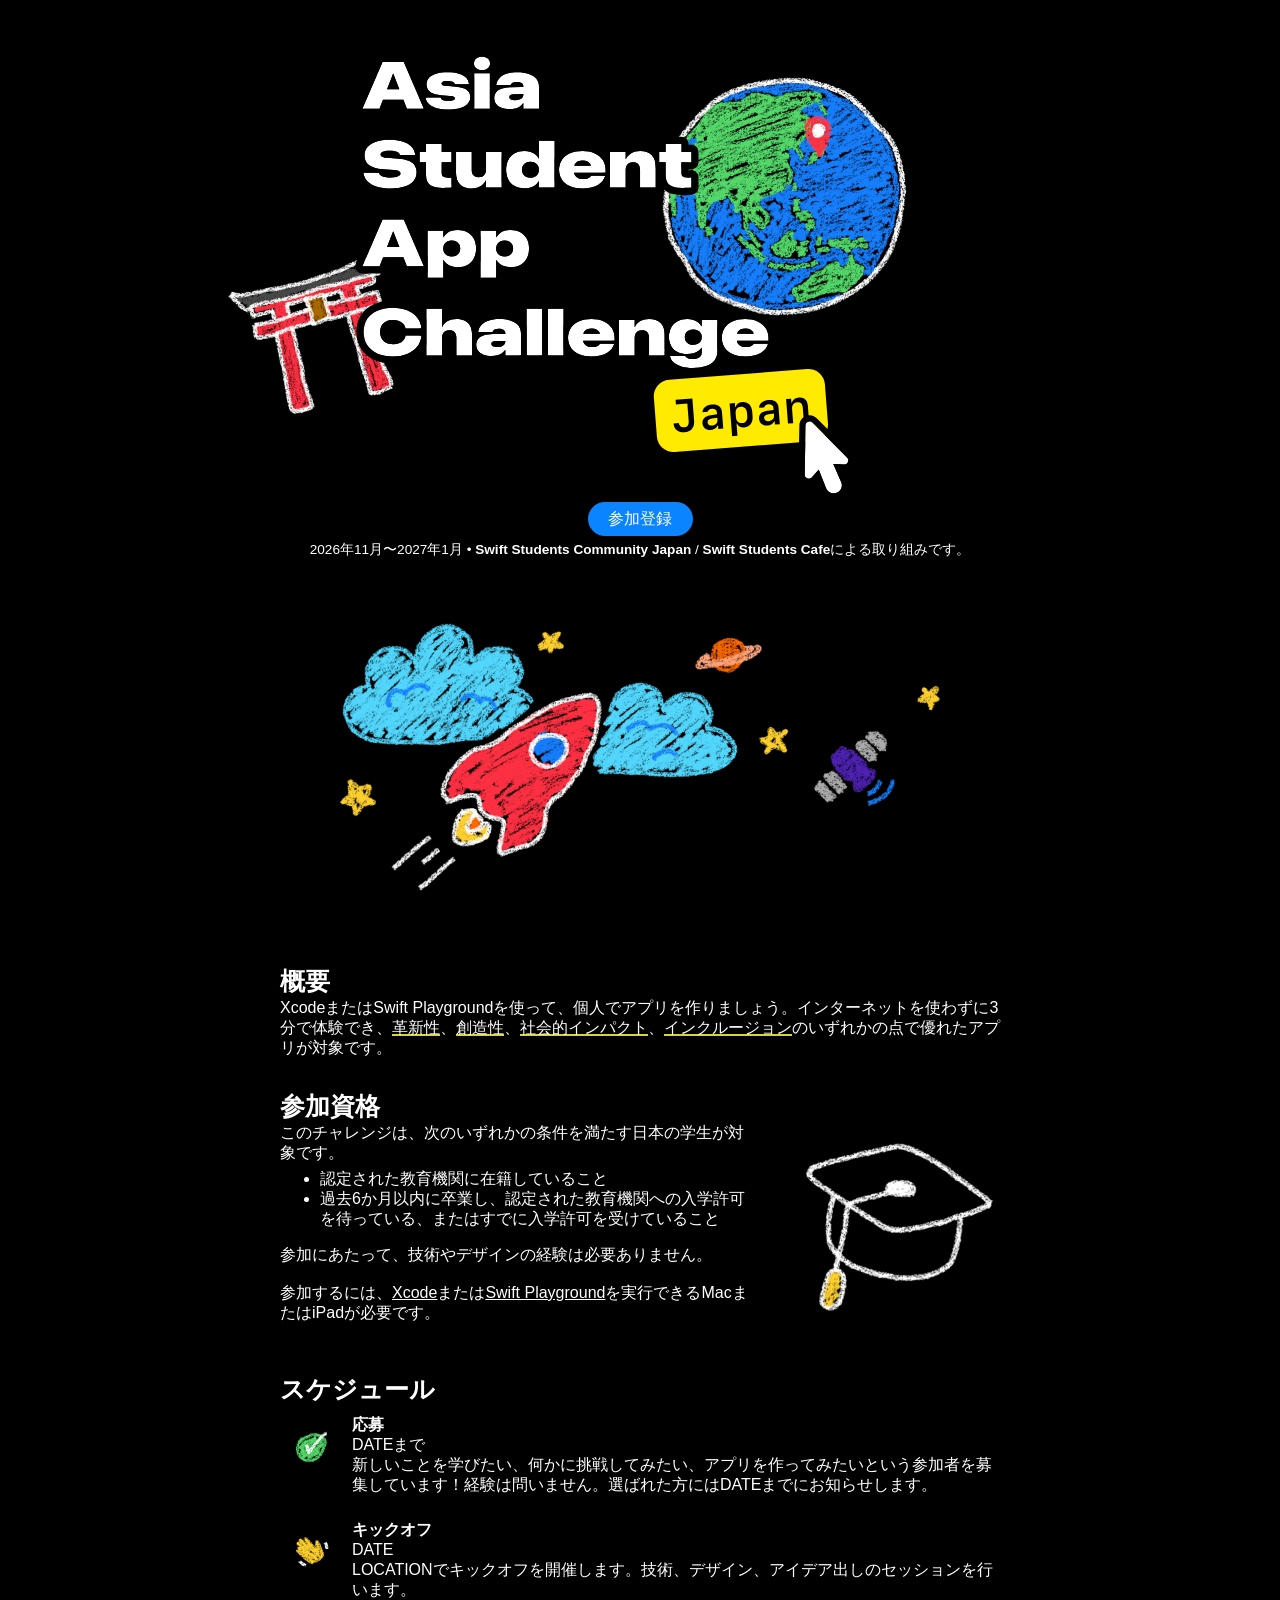
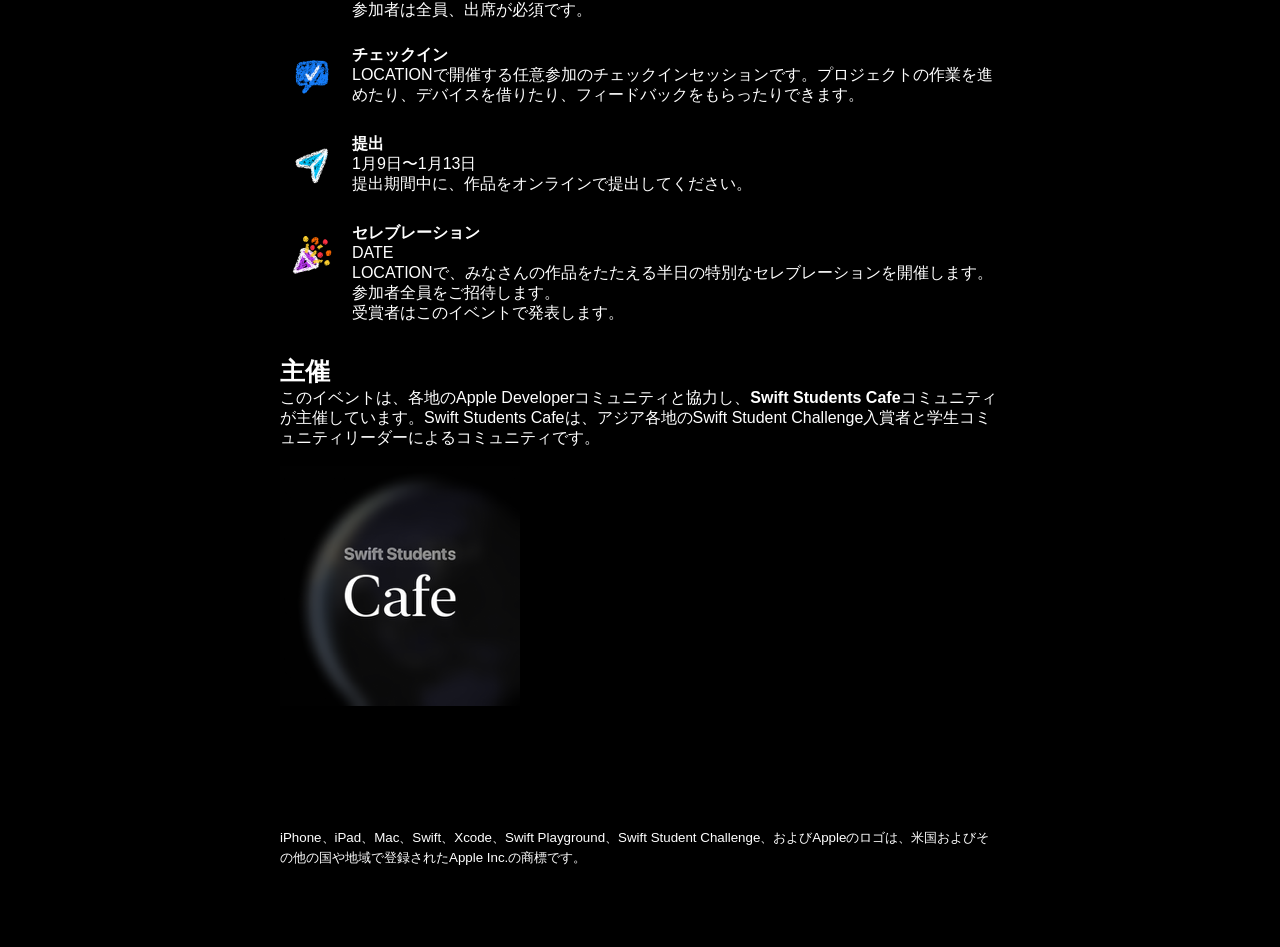
==== jp/index.html @ d3f98002 "jp translation" ====
<!doctype html>
<html lang="ja">
<head>
  <meta charset="utf-8">
  <meta name="viewport" content="width=device-width, initial-scale=1">
  <meta name="description" content="Asia Student App Challenge Japan：アプリを作って、学生向けのアプリチャレンジに参加しよう。">
  <title>Asia Student App Challenge — 日本</title>
  <link rel="stylesheet" href="../styles.css">
</head>
<body>
  <header class="hero">
    <div class="hero-title">
      <img class="hero-accessory" src="../assets/jp.toriigate.png" alt="" aria-hidden="true">
      <img class="hero-globe" src="../assets/jp.globe.png" alt="" aria-hidden="true">
      <img class="hero-logo" src="../assets/jp.logo.svg" alt="Asia Student App Challenge（日本）">

    </div>

    <a class="register" href="https://swiftin.sg/appchallenge">参加登録</a>
    <p class="dates">2026年11月〜2027年1月 • <b>Swift Students Community Japan</b> / <b>Swift Students Cafe</b>による取り組みです。</p>

    <img src="../assets/ww.hero.rocket.png" width="100%" alt="" aria-hidden="true">
  </header>

  <main>
    <section aria-labelledby="what-heading">
      <h2 id="what-heading">概要</h2>
      <p>XcodeまたはSwift Playgroundを使って、個人でアプリを作りましょう。インターネットを使わずに3分で体験でき、<mark>革新性</mark>、<mark>創造性</mark>、<mark>社会的インパクト</mark>、<mark>インクルージョン</mark>のいずれかの点で優れたアプリが対象です。</p>
    </section>

    <section aria-labelledby="who-heading">
        <h2 id="who-heading">参加資格</h2>

        <div class="who-content">
            <div class="who-text">
            <p>このチャレンジは、次のいずれかの条件を満たす日本の学生が対象です。</p>

            <ul>
                <li>認定された教育機関に在籍していること</li>
                <li>過去6か月以内に卒業し、認定された教育機関への入学許可を待っている、またはすでに入学許可を受けていること</li>
            </ul>

            <p>参加にあたって、技術やデザインの経験は必要ありません。</p>

            <p>参加するには、<a href="https://developer.apple.com/xcode">Xcode</a>または<a href="https://developer.apple.com/swift-playground">Swift Playground</a>を実行できるMacまたはiPadが必要です。</p>
            </div>

            <div class="who-art" aria-hidden="true">
            <img class="who-graduation" src="../assets/ww.graduationcap.png" alt="">
            </div>
        </div>
    </section>

    <section aria-labelledby="when-heading">
      <h2 id="when-heading">スケジュール</h2>
      <ol class="timeline">
        <li>
          <!-- OPTIONAL: IF YOU WANT APPLICATION PROCESS -->
          <img src="../assets/ww.applications.png" alt="" aria-hidden="true">
          <div><h3>応募</h3><p>DATEまで<br>新しいことを学びたい、何かに挑戦してみたい、アプリを作ってみたいという参加者を募集しています！経験は問いません。選ばれた方にはDATEまでにお知らせします。</p></div>
        </li>
        <li>
          <img src="../assets/ww.kickoff.png" alt="" aria-hidden="true">
          <div><h3>キックオフ</h3><p>DATE<br>LOCATIONでキックオフを開催します。技術、デザイン、アイデア出しのセッションを行います。<br>参加者は全員、出席が必須です。</p></div>
        </li>
        <li>
          <!-- OPTIONAL: IF YOU HAVE CHECK-INS -->
          <img src="../assets/ww.checkins.png" alt="" aria-hidden="true">
          <div><h3>チェックイン</h3><p>LOCATIONで開催する任意参加のチェックインセッションです。プロジェクトの作業を進めたり、デバイスを借りたり、フィードバックをもらったりできます。</p></div>
        </li>
        <li>
          <img src="../assets/ww.submissions.png" alt="" aria-hidden="true">
          <div><h3>提出</h3><p>1月9日〜1月13日<br>提出期間中に、作品をオンラインで提出してください。</p></div>
        </li>
        <li>
          <img src="../assets/ww.celebration.png" alt="" aria-hidden="true">
          <div><h3>セレブレーション</h3><p>DATE<br>LOCATIONで、みなさんの作品をたたえる半日の特別なセレブレーションを開催します。参加者全員をご招待します。<br>受賞者はこのイベントで発表します。</p></div>
        </li>
      </ol>
    </section>

    <section aria-labelledby="cities-heading" hidden>
      <h2 id="cities-heading">日本以外にお住まいですか？</h2>
      <p>お住まいの都市からイベントに参加しましょう。</p>
      <div class="cities-scroll">
        <article>
          <div class="city-image"><img src="../assets/my.twintowers.png" alt="ペトロナスツインタワーのイラスト"></div>
          <h3>クアラルンプール</h3>
          <p>マレーシア</p>
        </article>
        <article>
          <div class="city-image"><img src="../assets/tw.taipei101.png" alt="台北101のイラスト"></div>
          <h3>台北</h3>
          <p>台湾</p>
        </article>
        <article>
          <div class="city-image"><img src="../assets/jp.mtfuji.png" alt="富士山のイラスト"></div>
          <h3>東京</h3>
          <p>日本</p>
        </article>
        <article>
          <div class="city-image"><img src="../assets/ph.jeepney.png" alt="フィリピンのジプニーのイラスト"></div>
          <h3>マニラ</h3>
          <p>フィリピン</p>
        </article>
      </div>
    </section>

    <section aria-labelledby="organised-heading">
      <h2 id="organised-heading">主催</h2>
      <p>このイベントは、各地のApple Developerコミュニティと協力し、<b>Swift Students Cafe</b>コミュニティが主催しています。Swift Students Cafeは、アジア各地のSwift Student Challenge入賞者と学生コミュニティリーダーによるコミュニティです。</p>
      <img src="../assets/ww.logo.sscafe.png" alt="Swift Students Cafe">
    </section>
  </main>
  <footer>
    <main>
        <small>iPhone、iPad、Mac、Swift、Xcode、Swift Playground、Swift Student Challenge、およびAppleのロゴは、米国およびその他の国や地域で登録されたApple Inc.の商標です。</small>
    </main>
  </footer>
</body>
</html>
---- styles.css ----
* {
  box-sizing: border-box;
}

html {
  background: #000;
  color-scheme: dark;
  font-family: -apple-system, BlinkMacSystemFont, Helvetica, Arial, sans-serif;
}

body {
  margin: 0;
  background: #000;
  color: #fff;
  font-size: 16px;
  line-height: 1.25;
}

a {
  color: inherit;
}

.hero,
main {
  width: min(100% - 48px, 560px);
  margin-inline: auto;
}

.hero {
  min-height: 600px;
  padding-top: 38px;
  text-align: center;
}

.hero-title {
  position: relative;
  width: 80%;
  aspect-ratio: 360 / 230;
  margin-inline: auto;
}

.hero-logo {
  position: absolute;
  z-index: 3;

  width: 100%;
  height: auto;

  left: 0;
  top: 0;
}

.hero-globe {
  position: absolute;
  z-index: 1;

  width: 50%;

  right: 0;
  top: 4%;

  transform: rotate(-8deg);
}

.hero-accessory {
  position: absolute;
  z-index: 2;

  width: 30%;

  left: -20%;
  bottom: -5%;

  transform: rotate(-15deg);
}

h1 {
  position: relative;
  z-index: 2;
  margin: 0;
  font-size: clamp(3rem, 13vw, 4.25rem);
  line-height: .98;
  letter-spacing: -.04em;
}

.region {
  position: absolute;
  z-index: 3;
  right: -45px;
  bottom: -43px;
  transform: rotate(-5deg);
}

.region span {
  display: block;
  padding: 7px 12px 5px;
  border-radius: 10px;
  background: #ffea00;
  color: #000;
  font: 700 1.75rem/1.05 ui-monospace, SFMono-Regular, Menlo, monospace;
}

.register {
  display: block;
  width: 105px;
  margin: 96px auto 6px;
  padding: 7px 12px;
  border-radius: 999px;
  background: #0a84ff;
  text-decoration: none;
}

.register:focus-visible {
  outline: 3px solid #fff;
  outline-offset: 4px;
}

.dates {
  margin: 0;
  font-size: .85rem;
}

.hero-art {
  position: relative;
  height: 225px;
  overflow: hidden;
}

section {
  position: relative;
  margin-bottom: 36px;
}

h2 {
  margin: 0 0 3px;
  font-size: 1.55rem;
  line-height: 1.05;
}

h3 {
  margin: 0;
  font-size: 1rem;
}

p {
  margin: 0 0 18px;
}

mark {
  padding: 0;
  background: transparent;
  color: #fff;
  text-decoration: underline;
  text-decoration-color: #d8d338;
  text-decoration-thickness: 2px;
}

ul {
  margin-top: -12px;
}

.section-art {
  position: absolute;
  right: 0;
}

.who-graduation {
  rotate: 10deg;
}

.timeline {
  margin: 12px 0 0;
  padding: 0;
  list-style: none;
}

.timeline li {
  display: grid;
  grid-template-columns: 64px 1fr;
  gap: 8px;
  align-items: start;
  margin-bottom: 25px;
}

.timeline img {
  width: 64px;
  height: 64px;
  object-fit: contain;
}

.timeline p,
.cities p {
  margin: 0;
}

.cities > a {
  text-decoration: none;
}

.cities {
  display: grid;
  grid-template-columns: repeat(2, minmax(0, 1fr));
  gap: 14px 10px;
  margin-top: 10px;
}

.cities article {
  min-width: 0;
}

.cities-scroll {
  display: flex;
  flex-wrap: nowrap;
  gap: 10px;
  margin-top: 10px;

  overflow-x: auto;
  width: 100%;

  scrollbar-width: none; /* Firefox */
  -ms-overflow-style: none; /* Older Edge/IE */
}

.cities-scroll::-webkit-scrollbar {
  display: none; /* Safari + Chrome */
}

.cities-scroll > * {
  flex: 0 0 auto;
}

.cities-scroll p {
  margin: 0;
}

.cities-scroll > a {
  text-decoration: none;
}

.cities-scroll article {
  min-width: 200px;
}

.city-image {
  display: grid;
  place-items: center;
  min-height: 128px;
  padding: 8px;
  border-radius: 13px;
  background: #292929;
}

.city-image img {
  display: block;
  max-width: 100%;
  height: 110px;
  object-fit: contain;
}

.cities h3 {
  margin-top: 5px;
}

.who-content {
  display: flex;
  align-items: center;
  gap: 2rem;
}

.who-text {
  flex: 1;
}

.who-art {
  flex: 0 0 30%;
}

.who-art img {
  display: block;
  width: 100%;
  height: auto;
}

@media (max-width: 430px) {
  .hero,
  main {
    width: min(100% - 32px, 560px);
  }

  .hero {
    min-height: 565px;
  }

  h1 {
    font-size: clamp(2.7rem, 13vw, 3.6rem);
  }

  .region {
    right: -20px;
  }

  .region span {
    font-size: 1.35rem;
  }
}

@media (min-width: 720px) {
  .hero,
  main {
    width: min(100% - 64px, 720px);
  }

  .cities {
    grid-template-columns: repeat(4, 1fr);
  }
}

@media (max-width: 600px) {
  .who-content {
    flex-direction: column;
    align-items: flex-start;
  }

  .who-art {
    width: 40%;
    align-self: center;
  }
}

/* footer */
footer {
  padding-top: 80px;
  padding-bottom: 80px;
  width: 100%;
  align-items: center;
}
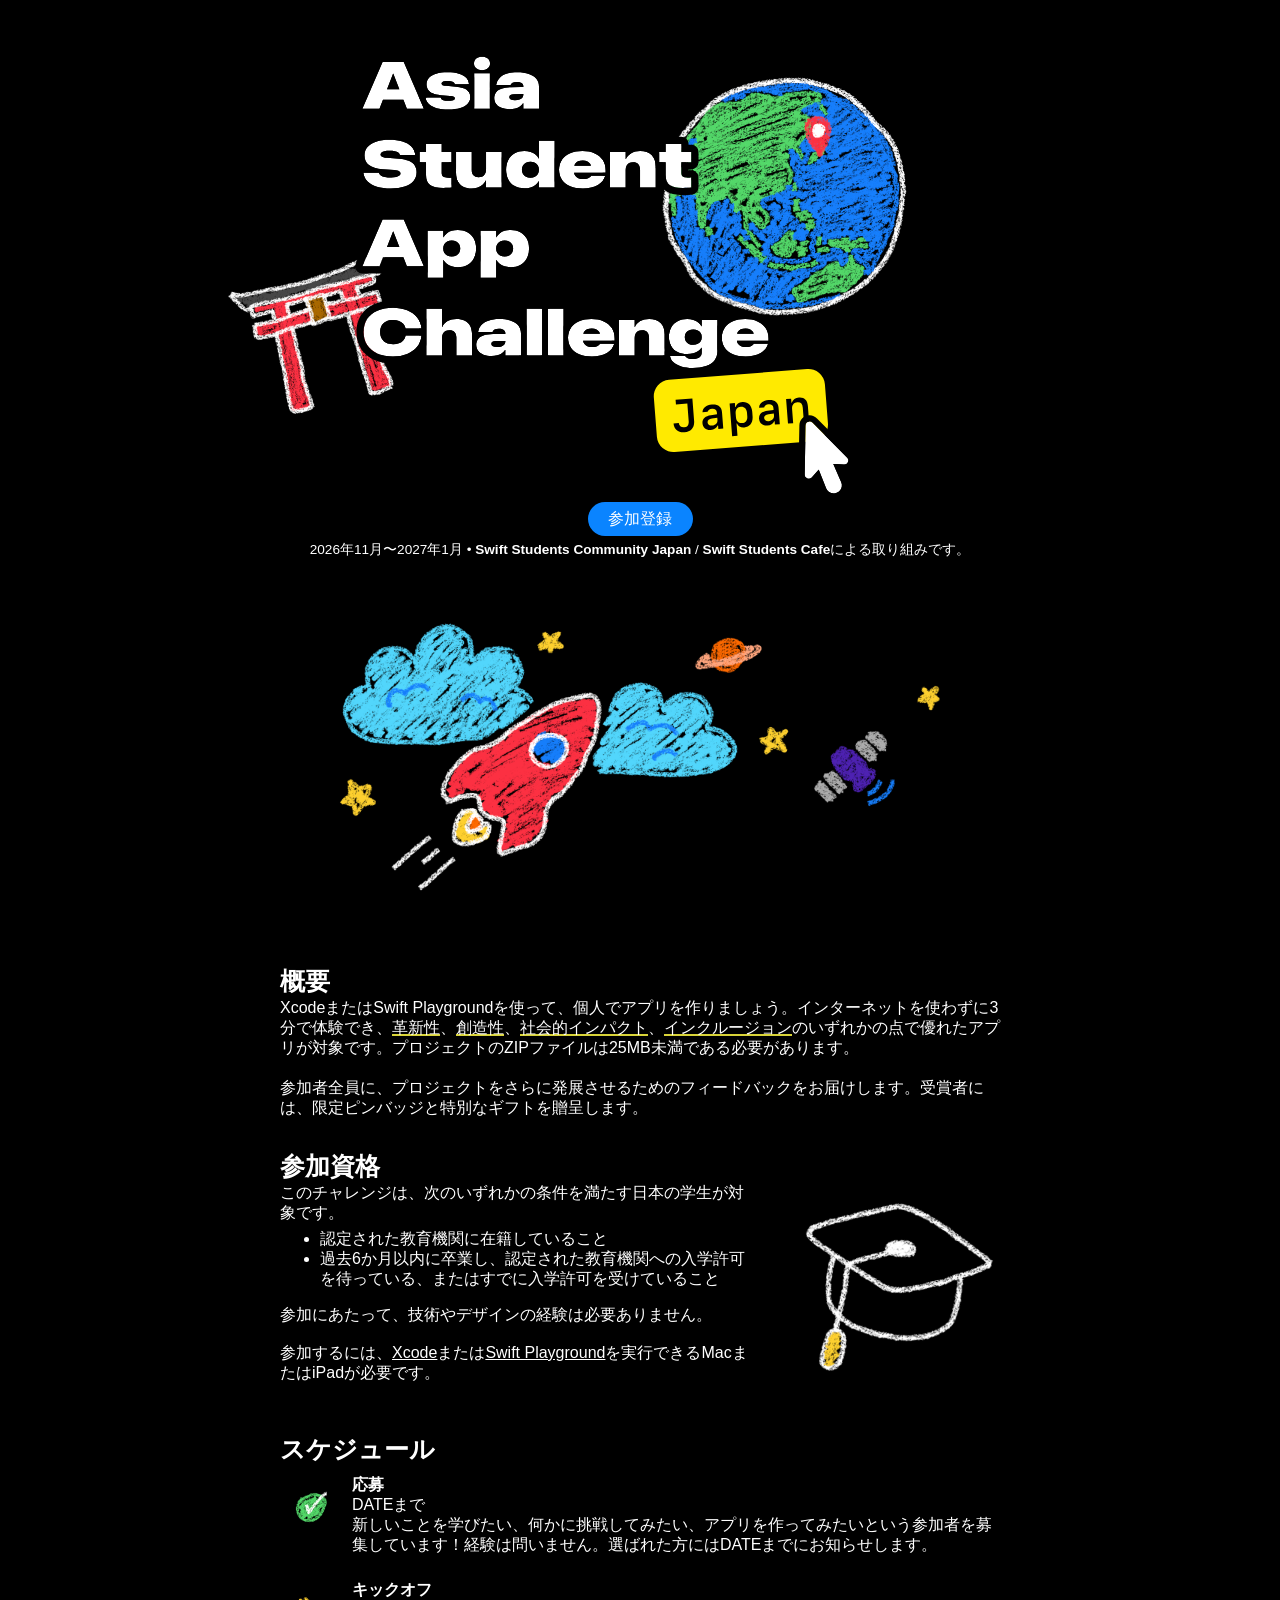
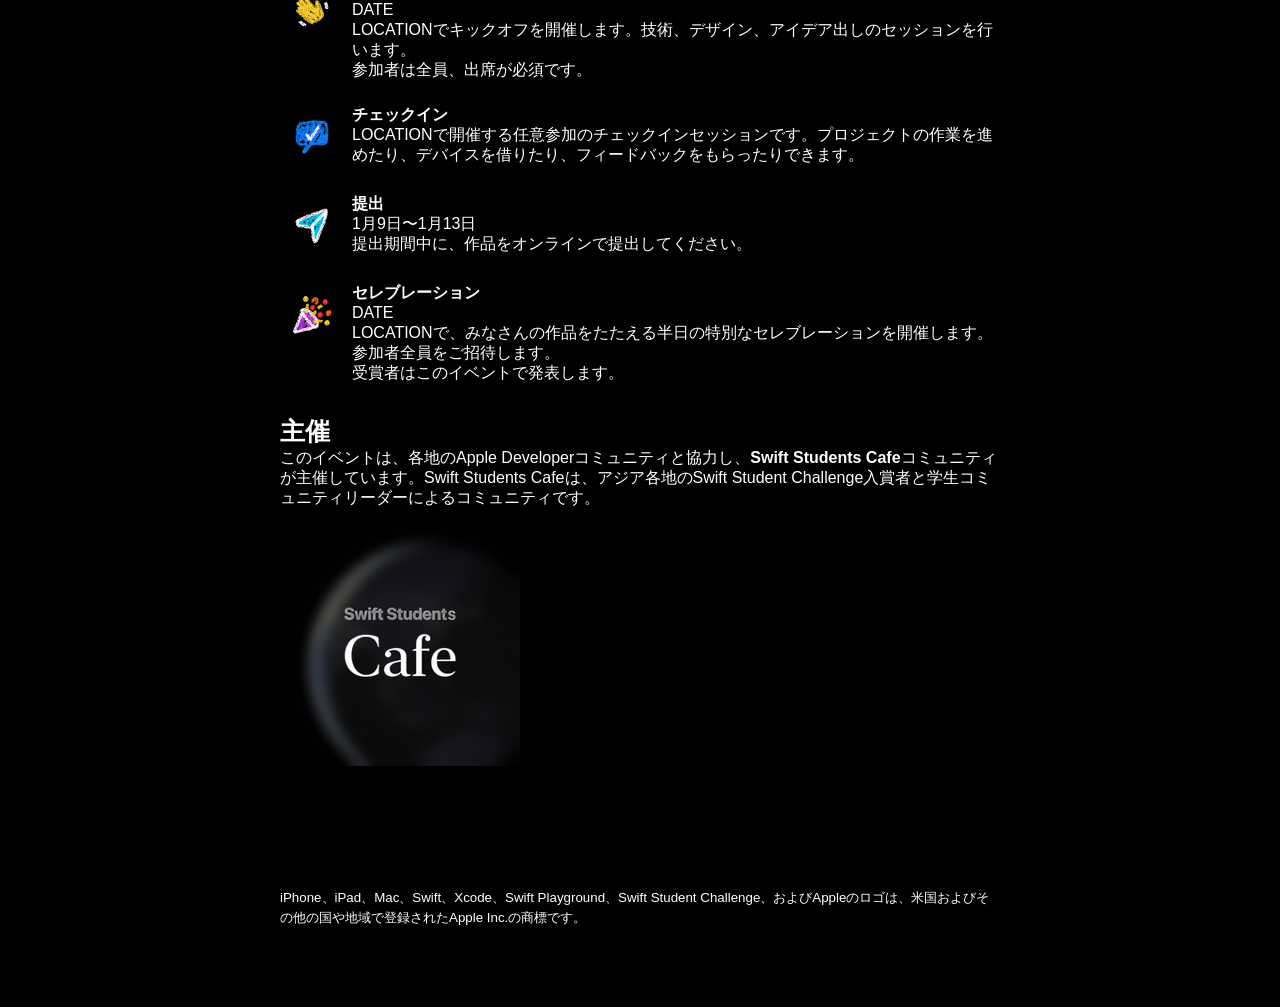
==== commit 30499927: "feat: update jp copy Co-Authored-By: Claude Fable 5.1 <noreply@anthropic.com>" ====
--- a/jp/index.html
+++ b/jp/index.html
@@ -25,7 +25,7 @@
   <main>
     <section aria-labelledby="what-heading">
       <h2 id="what-heading">概要</h2>
-      <p>XcodeまたはSwift Playgroundを使って、個人でアプリを作りましょう。インターネットを使わずに3分で体験でき、<mark>革新性</mark>、<mark>創造性</mark>、<mark>社会的インパクト</mark>、<mark>インクルージョン</mark>のいずれかの点で優れたアプリが対象です。</p>
+      <p>XcodeまたはSwift Playgroundを使って、個人でアプリを作りましょう。インターネットを使わずに3分で体験でき、<mark>革新性</mark>、<mark>創造性</mark>、<mark>社会的インパクト</mark>、<mark>インクルージョン</mark>のいずれかの点で優れたアプリが対象です。プロジェクトのZIPファイルは25MB未満である必要があります。<br><br>参加者全員に、プロジェクトをさらに発展させるためのフィードバックをお届けします。受賞者には、限定ピンバッジと特別なギフトを贈呈します。</p>
     </section>
 
     <section aria-labelledby="who-heading">
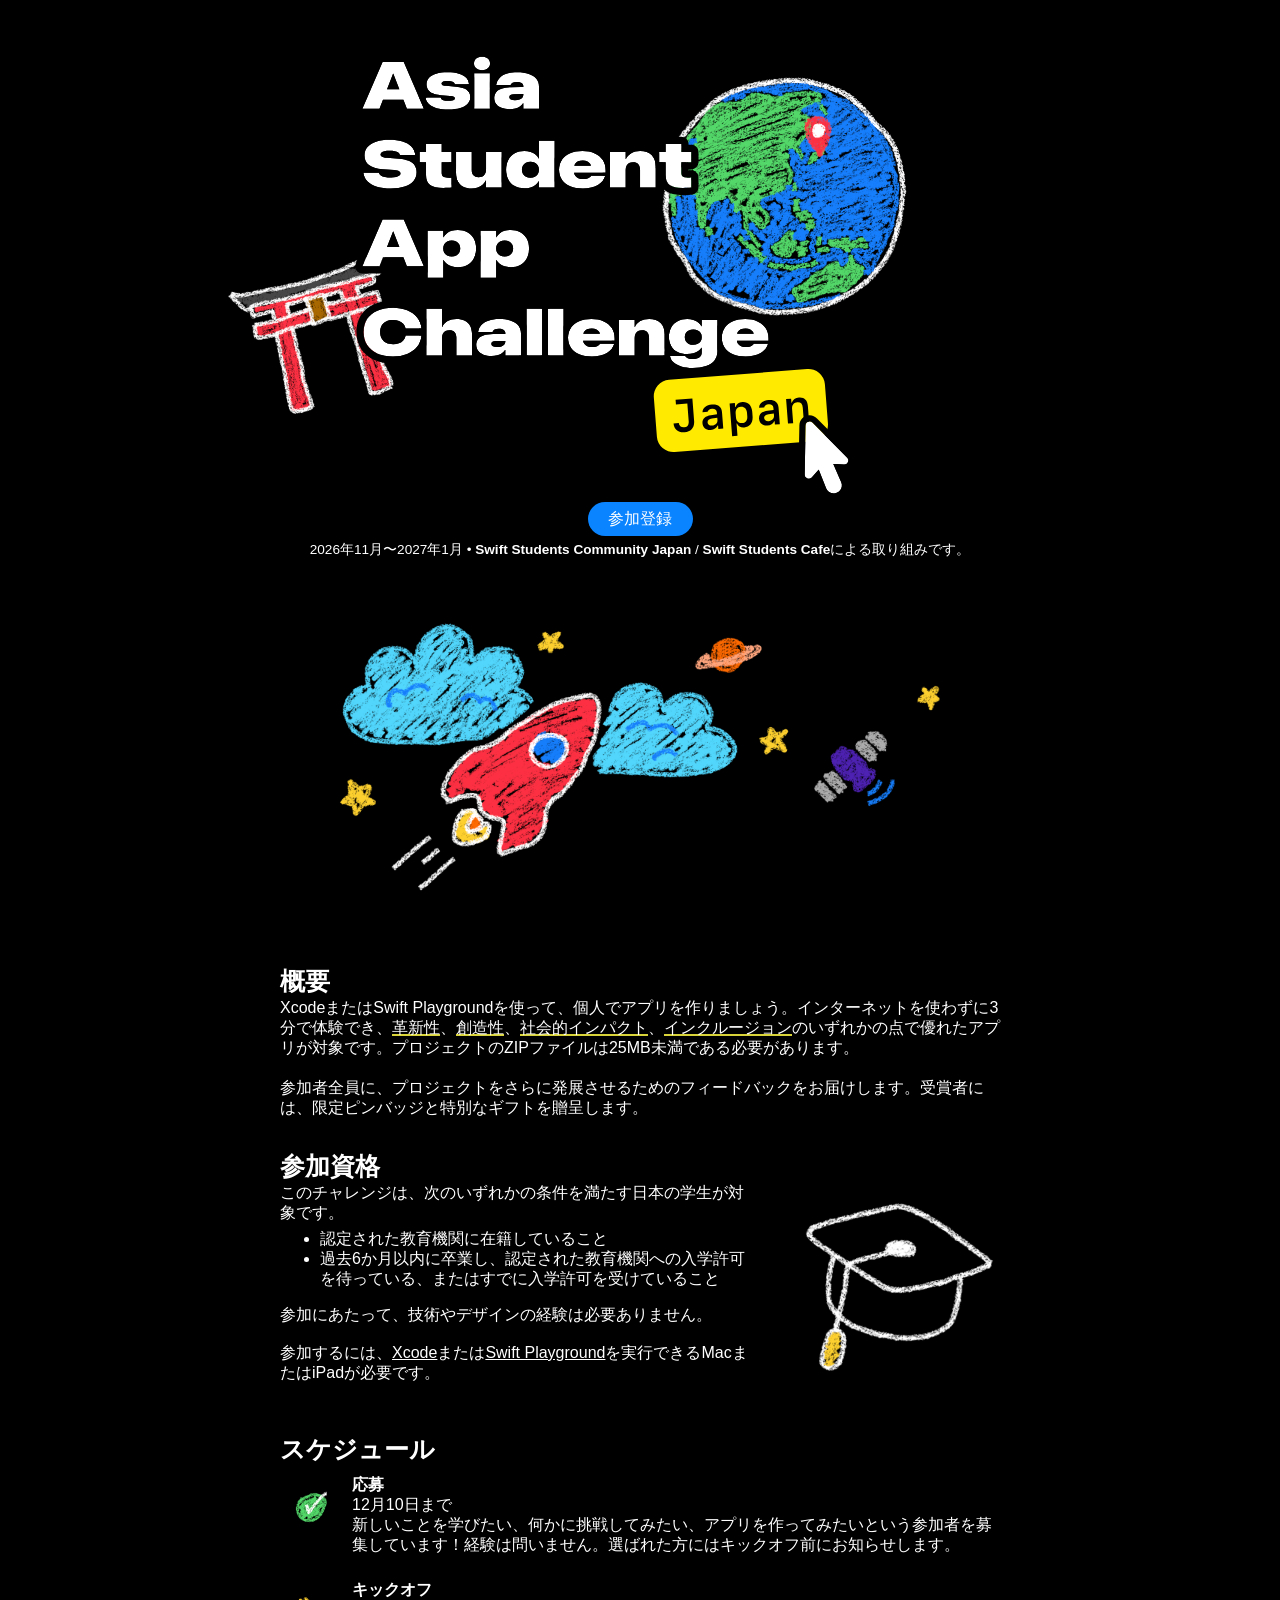
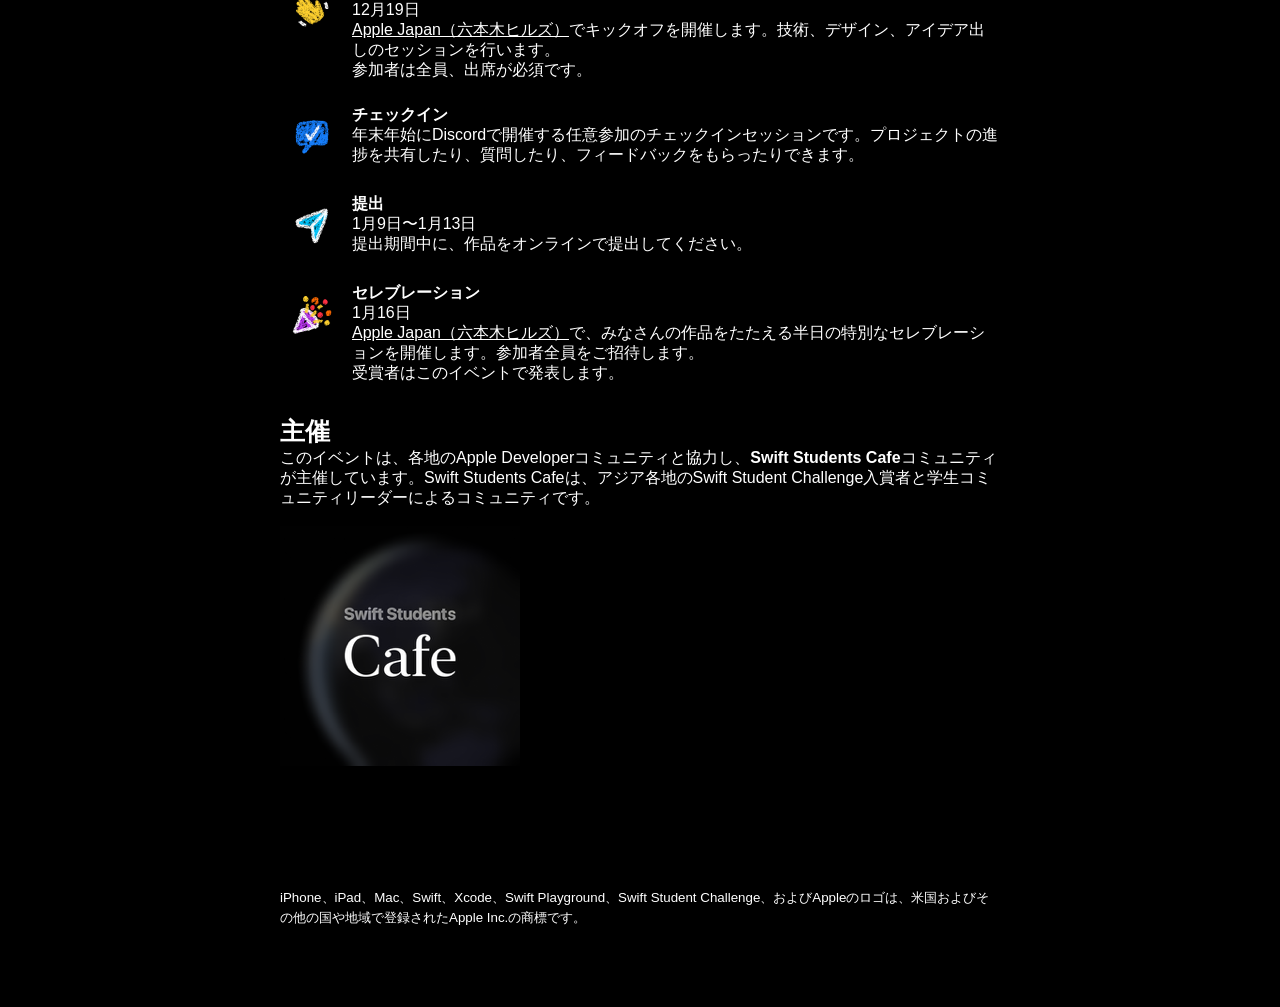
==== commit 5b2188c8: "feat: add jp schedule dates and venue Co-Authored-By: Claude Opus 5.5 <noreply@anthropic.com>" ====
--- a/jp/index.html
+++ b/jp/index.html
@@ -55,18 +55,16 @@
       <h2 id="when-heading">スケジュール</h2>
       <ol class="timeline">
         <li>
-          <!-- OPTIONAL: IF YOU WANT APPLICATION PROCESS -->
           <img src="../assets/ww.applications.png" alt="" aria-hidden="true">
-          <div><h3>応募</h3><p>DATEまで<br>新しいことを学びたい、何かに挑戦してみたい、アプリを作ってみたいという参加者を募集しています！経験は問いません。選ばれた方にはDATEまでにお知らせします。</p></div>
+          <div><h3>応募</h3><p>12月10日まで<br>新しいことを学びたい、何かに挑戦してみたい、アプリを作ってみたいという参加者を募集しています！経験は問いません。選ばれた方にはキックオフ前にお知らせします。</p></div>
         </li>
         <li>
           <img src="../assets/ww.kickoff.png" alt="" aria-hidden="true">
-          <div><h3>キックオフ</h3><p>DATE<br>LOCATIONでキックオフを開催します。技術、デザイン、アイデア出しのセッションを行います。<br>参加者は全員、出席が必須です。</p></div>
+          <div><h3>キックオフ</h3><p>12月19日<br><a href="https://maps.apple/p/H5c5iUkqv35ot3">Apple Japan（六本木ヒルズ）</a>でキックオフを開催します。技術、デザイン、アイデア出しのセッションを行います。<br>参加者は全員、出席が必須です。</p></div>
         </li>
         <li>
-          <!-- OPTIONAL: IF YOU HAVE CHECK-INS -->
           <img src="../assets/ww.checkins.png" alt="" aria-hidden="true">
-          <div><h3>チェックイン</h3><p>LOCATIONで開催する任意参加のチェックインセッションです。プロジェクトの作業を進めたり、デバイスを借りたり、フィードバックをもらったりできます。</p></div>
+          <div><h3>チェックイン</h3><p>年末年始にDiscordで開催する任意参加のチェックインセッションです。プロジェクトの進捗を共有したり、質問したり、フィードバックをもらったりできます。</p></div>
         </li>
         <li>
           <img src="../assets/ww.submissions.png" alt="" aria-hidden="true">
@@ -74,7 +72,7 @@
         </li>
         <li>
           <img src="../assets/ww.celebration.png" alt="" aria-hidden="true">
-          <div><h3>セレブレーション</h3><p>DATE<br>LOCATIONで、みなさんの作品をたたえる半日の特別なセレブレーションを開催します。参加者全員をご招待します。<br>受賞者はこのイベントで発表します。</p></div>
+          <div><h3>セレブレーション</h3><p>1月16日<br><a href="https://maps.apple/p/H5c5iUkqv35ot3">Apple Japan（六本木ヒルズ）</a>で、みなさんの作品をたたえる半日の特別なセレブレーションを開催します。参加者全員をご招待します。<br>受賞者はこのイベントで発表します。</p></div>
         </li>
       </ol>
     </section>
--- a/styles.css
+++ b/styles.css
@@ -333,4 +333,13 @@
   padding-bottom: 80px;
   width: 100%;
   align-items: center;
-}+}
+
+/* disable long-press to save images (iOS callout, Android context menu) */
+.no-image-save img {
+  -webkit-touch-callout: none;
+  -webkit-user-select: none;
+  user-select: none;
+  -webkit-user-drag: none;
+  pointer-events: none;
+}
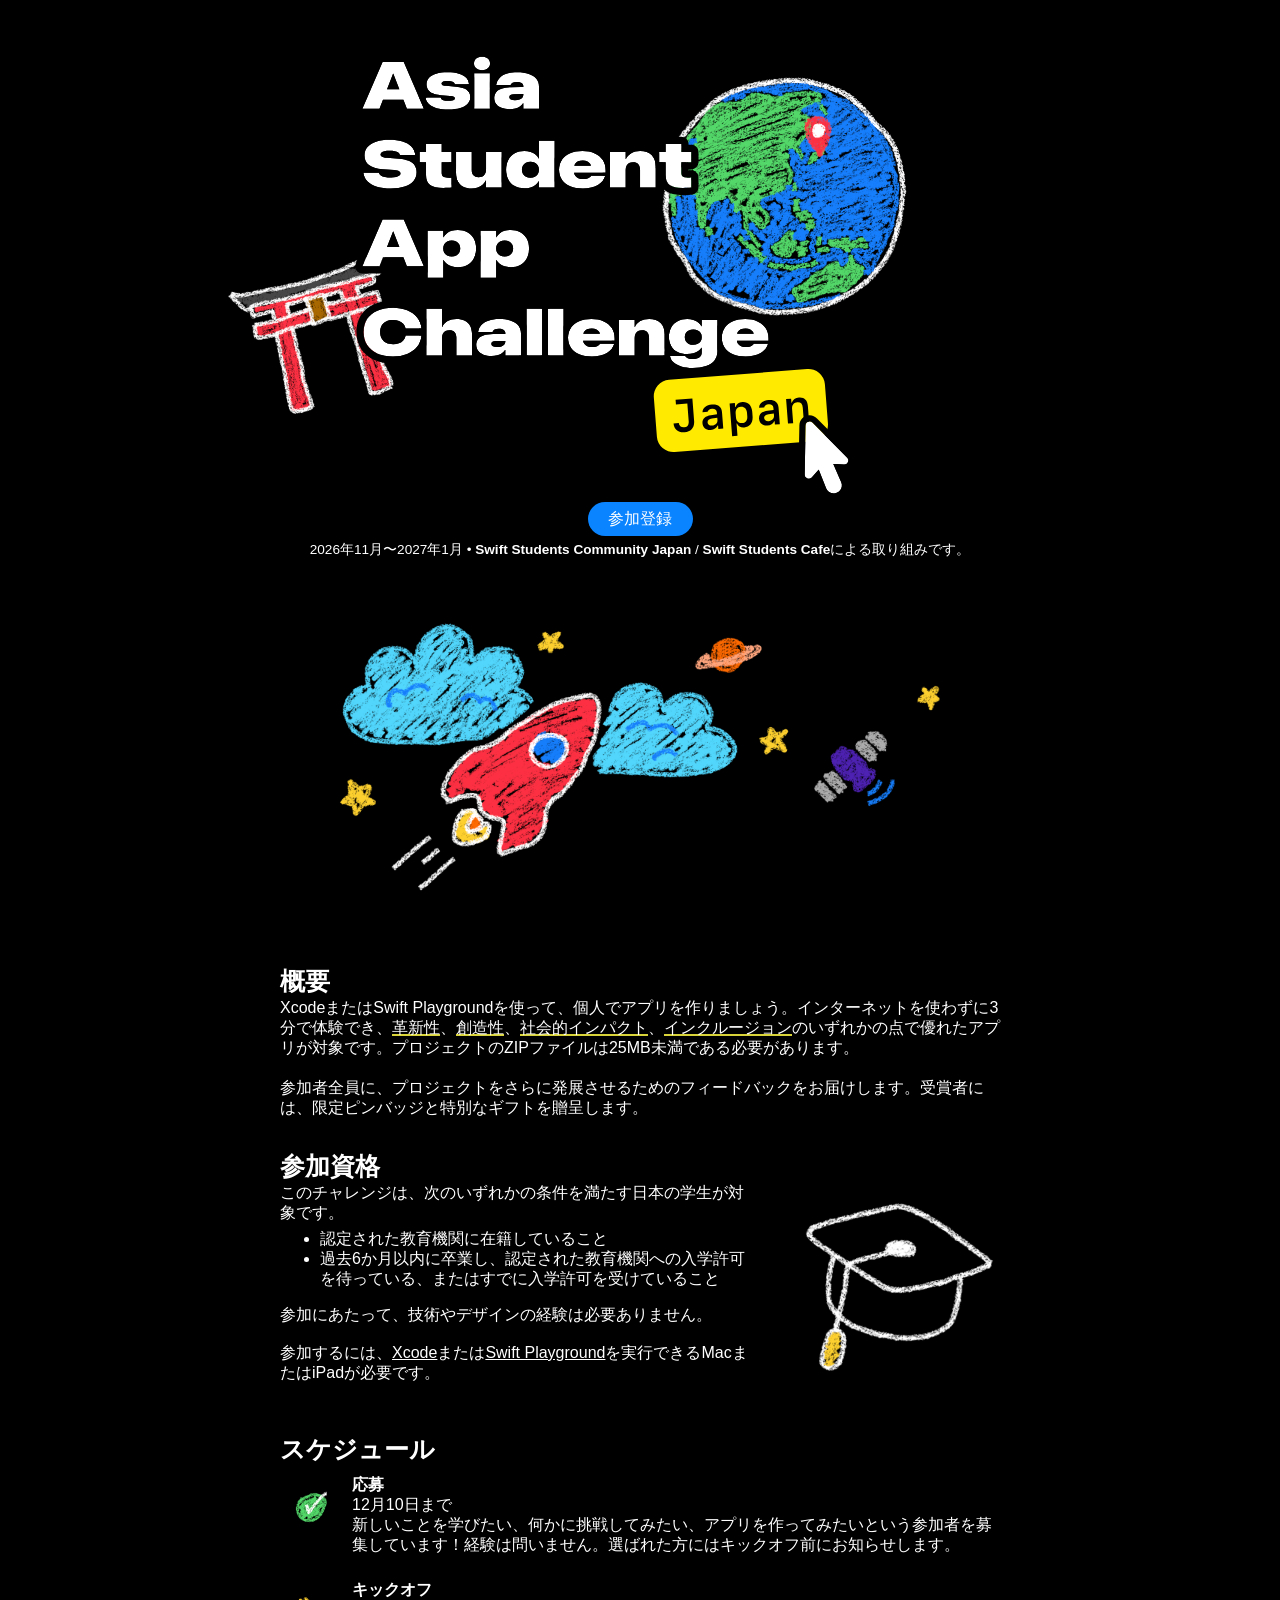
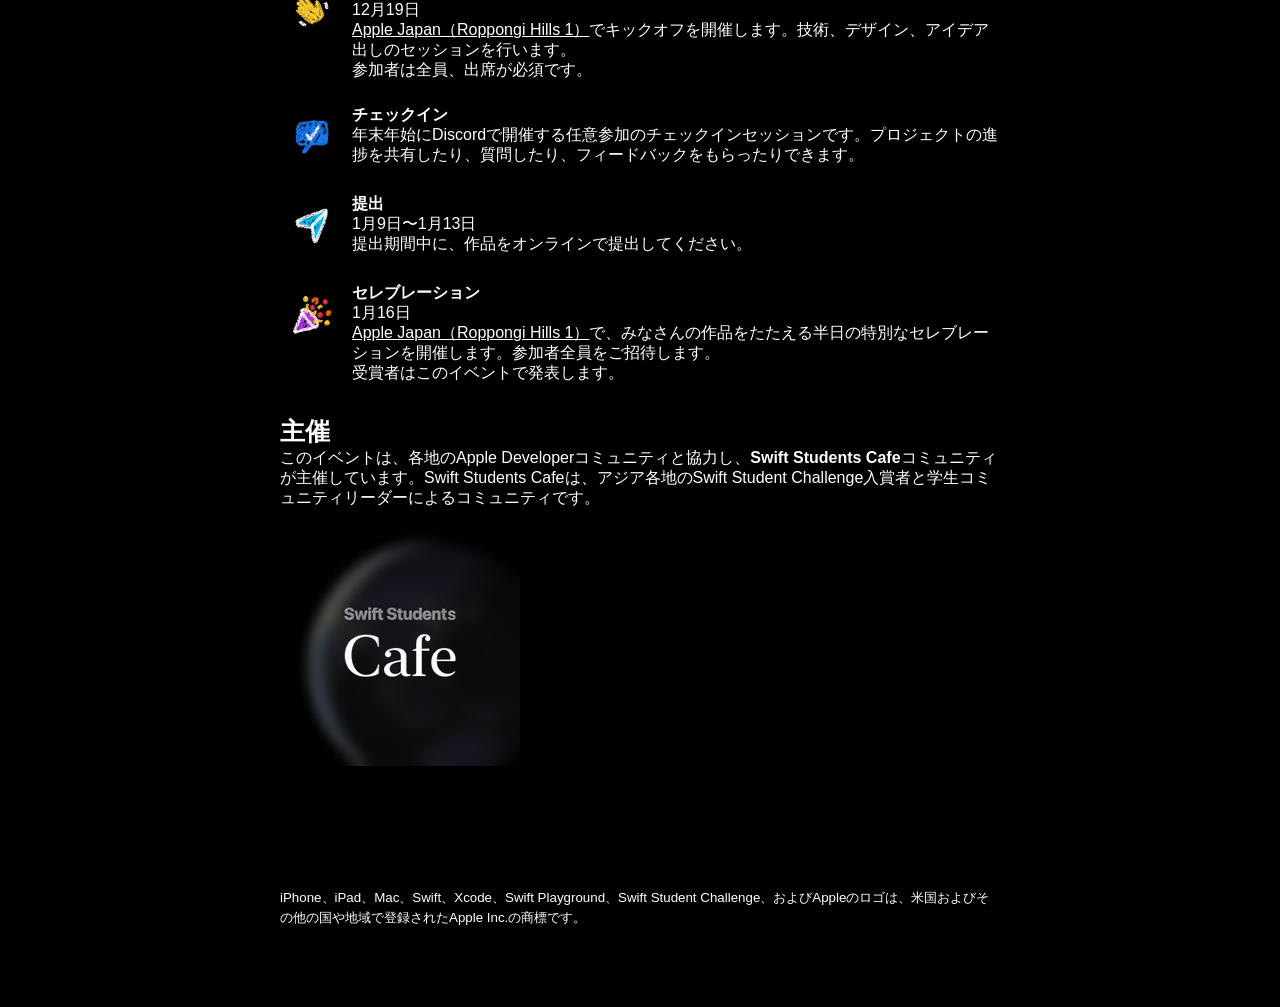
==== commit 4cb1b86a: "fix: match venue name to Apple Maps label Co-Authored-By: Claude Opus 5.5 <noreply@anthropic.com>" ====
--- a/jp/index.html
+++ b/jp/index.html
@@ -60,7 +60,7 @@
         </li>
         <li>
           <img src="../assets/ww.kickoff.png" alt="" aria-hidden="true">
-          <div><h3>キックオフ</h3><p>12月19日<br><a href="https://maps.apple/p/H5c5iUkqv35ot3">Apple Japan（六本木ヒルズ）</a>でキックオフを開催します。技術、デザイン、アイデア出しのセッションを行います。<br>参加者は全員、出席が必須です。</p></div>
+          <div><h3>キックオフ</h3><p>12月19日<br><a href="https://maps.apple/p/H5c5iUkqv35ot3">Apple Japan（Roppongi Hills 1）</a>でキックオフを開催します。技術、デザイン、アイデア出しのセッションを行います。<br>参加者は全員、出席が必須です。</p></div>
         </li>
         <li>
           <img src="../assets/ww.checkins.png" alt="" aria-hidden="true">
@@ -72,7 +72,7 @@
         </li>
         <li>
           <img src="../assets/ww.celebration.png" alt="" aria-hidden="true">
-          <div><h3>セレブレーション</h3><p>1月16日<br><a href="https://maps.apple/p/H5c5iUkqv35ot3">Apple Japan（六本木ヒルズ）</a>で、みなさんの作品をたたえる半日の特別なセレブレーションを開催します。参加者全員をご招待します。<br>受賞者はこのイベントで発表します。</p></div>
+          <div><h3>セレブレーション</h3><p>1月16日<br><a href="https://maps.apple/p/H5c5iUkqv35ot3">Apple Japan（Roppongi Hills 1）</a>で、みなさんの作品をたたえる半日の特別なセレブレーションを開催します。参加者全員をご招待します。<br>受賞者はこのイベントで発表します。</p></div>
         </li>
       </ol>
     </section>
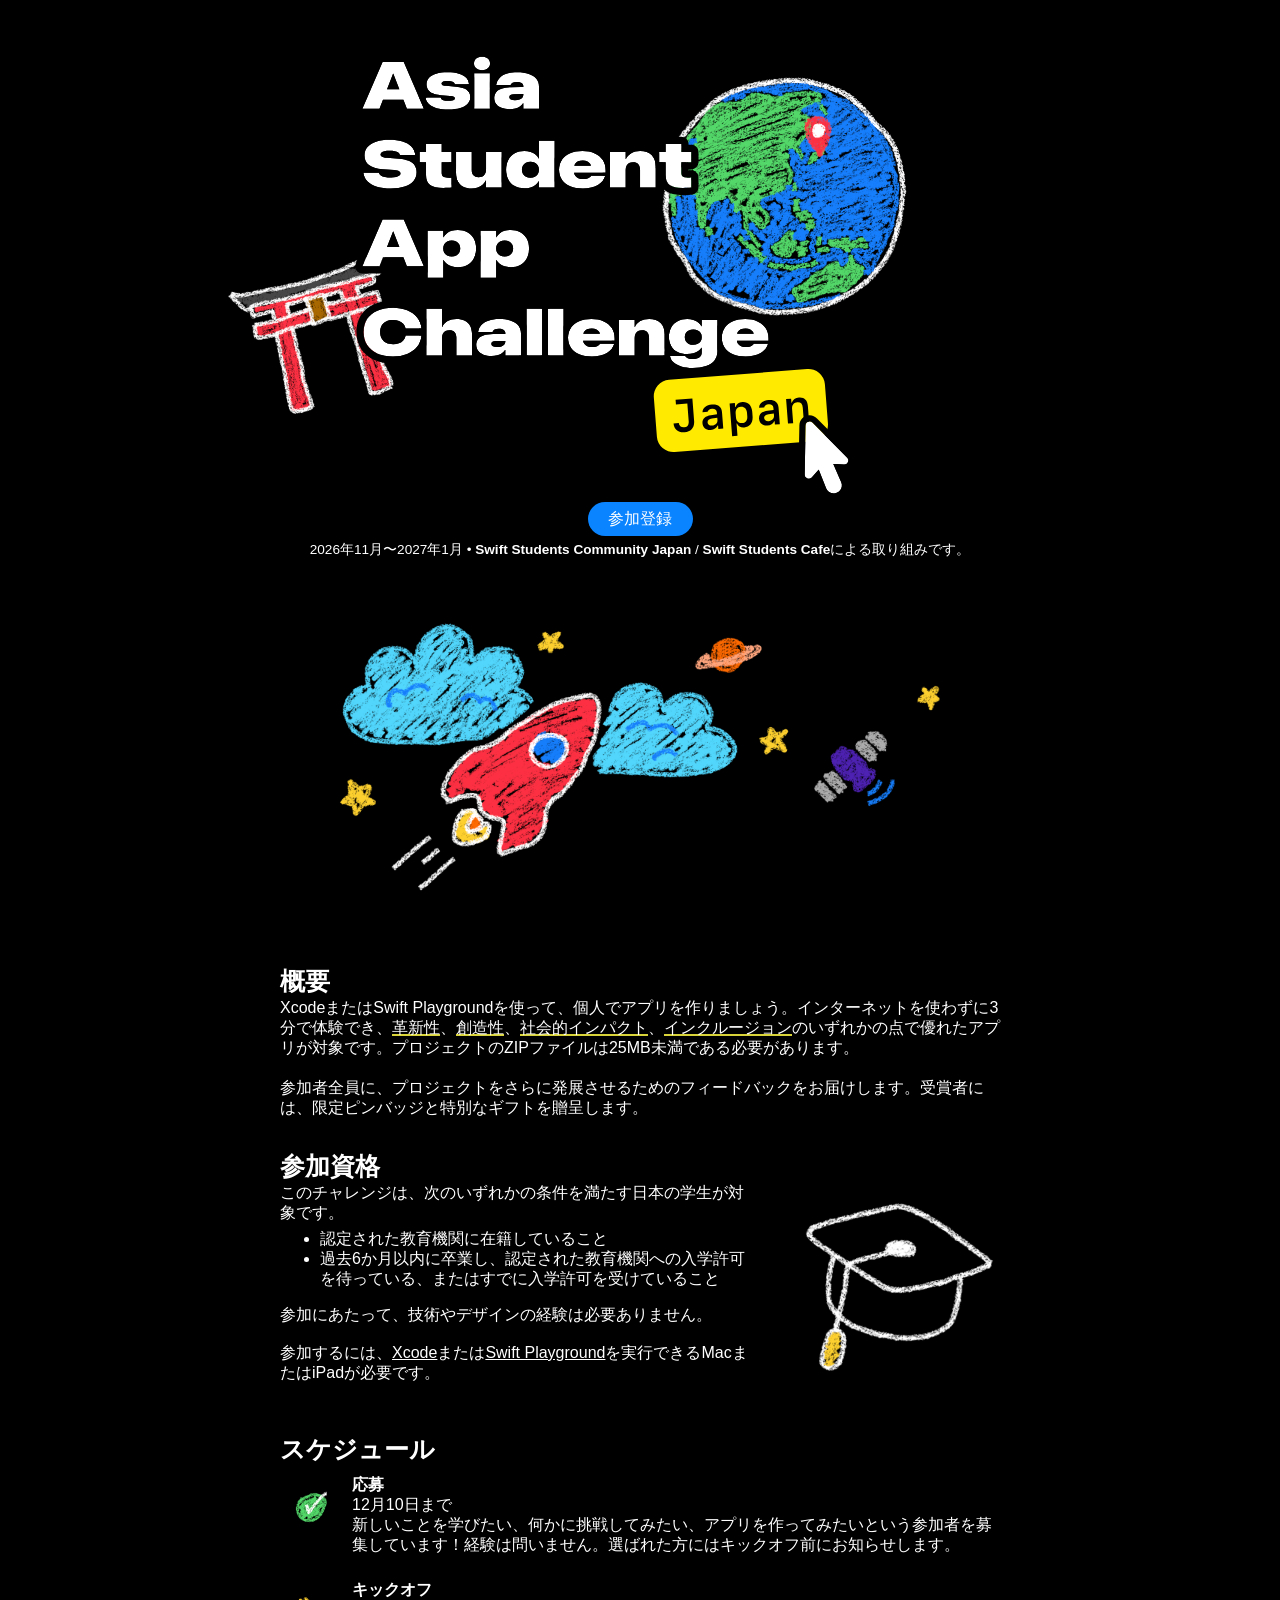
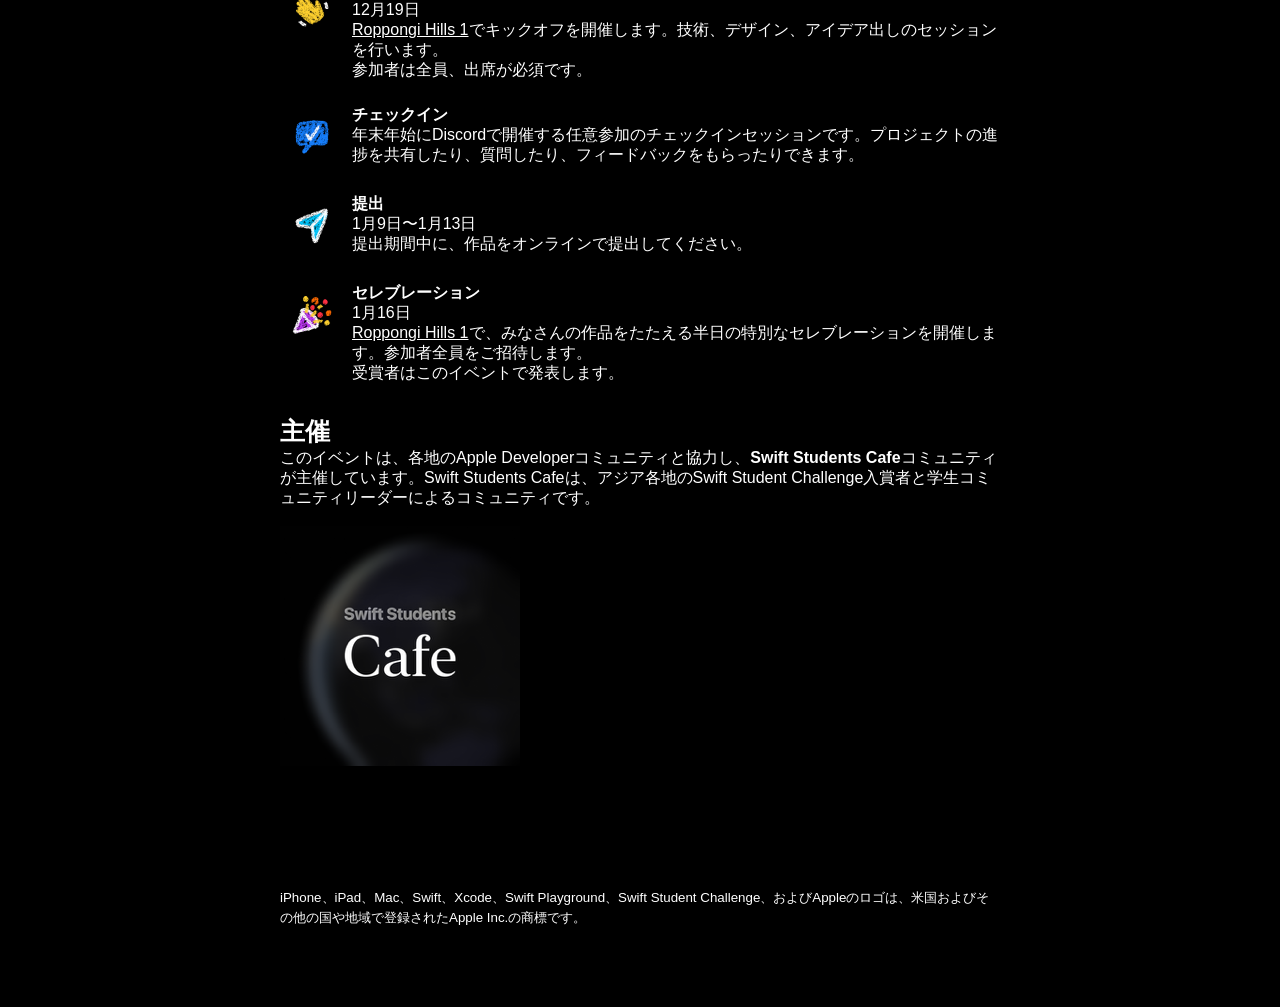
==== commit 145f2cdc: "fix: use Roppongi Hills 1 as venue name Co-Authored-By: Claude Opus 5.5 <noreply@anthropic.com>" ====
--- a/jp/index.html
+++ b/jp/index.html
@@ -60,7 +60,7 @@
         </li>
         <li>
           <img src="../assets/ww.kickoff.png" alt="" aria-hidden="true">
-          <div><h3>キックオフ</h3><p>12月19日<br><a href="https://maps.apple/p/H5c5iUkqv35ot3">Apple Japan（Roppongi Hills 1）</a>でキックオフを開催します。技術、デザイン、アイデア出しのセッションを行います。<br>参加者は全員、出席が必須です。</p></div>
+          <div><h3>キックオフ</h3><p>12月19日<br><a href="https://maps.apple/p/H5c5iUkqv35ot3">Roppongi Hills 1</a>でキックオフを開催します。技術、デザイン、アイデア出しのセッションを行います。<br>参加者は全員、出席が必須です。</p></div>
         </li>
         <li>
           <img src="../assets/ww.checkins.png" alt="" aria-hidden="true">
@@ -72,7 +72,7 @@
         </li>
         <li>
           <img src="../assets/ww.celebration.png" alt="" aria-hidden="true">
-          <div><h3>セレブレーション</h3><p>1月16日<br><a href="https://maps.apple/p/H5c5iUkqv35ot3">Apple Japan（Roppongi Hills 1）</a>で、みなさんの作品をたたえる半日の特別なセレブレーションを開催します。参加者全員をご招待します。<br>受賞者はこのイベントで発表します。</p></div>
+          <div><h3>セレブレーション</h3><p>1月16日<br><a href="https://maps.apple/p/H5c5iUkqv35ot3">Roppongi Hills 1</a>で、みなさんの作品をたたえる半日の特別なセレブレーションを開催します。参加者全員をご招待します。<br>受賞者はこのイベントで発表します。</p></div>
         </li>
       </ol>
     </section>
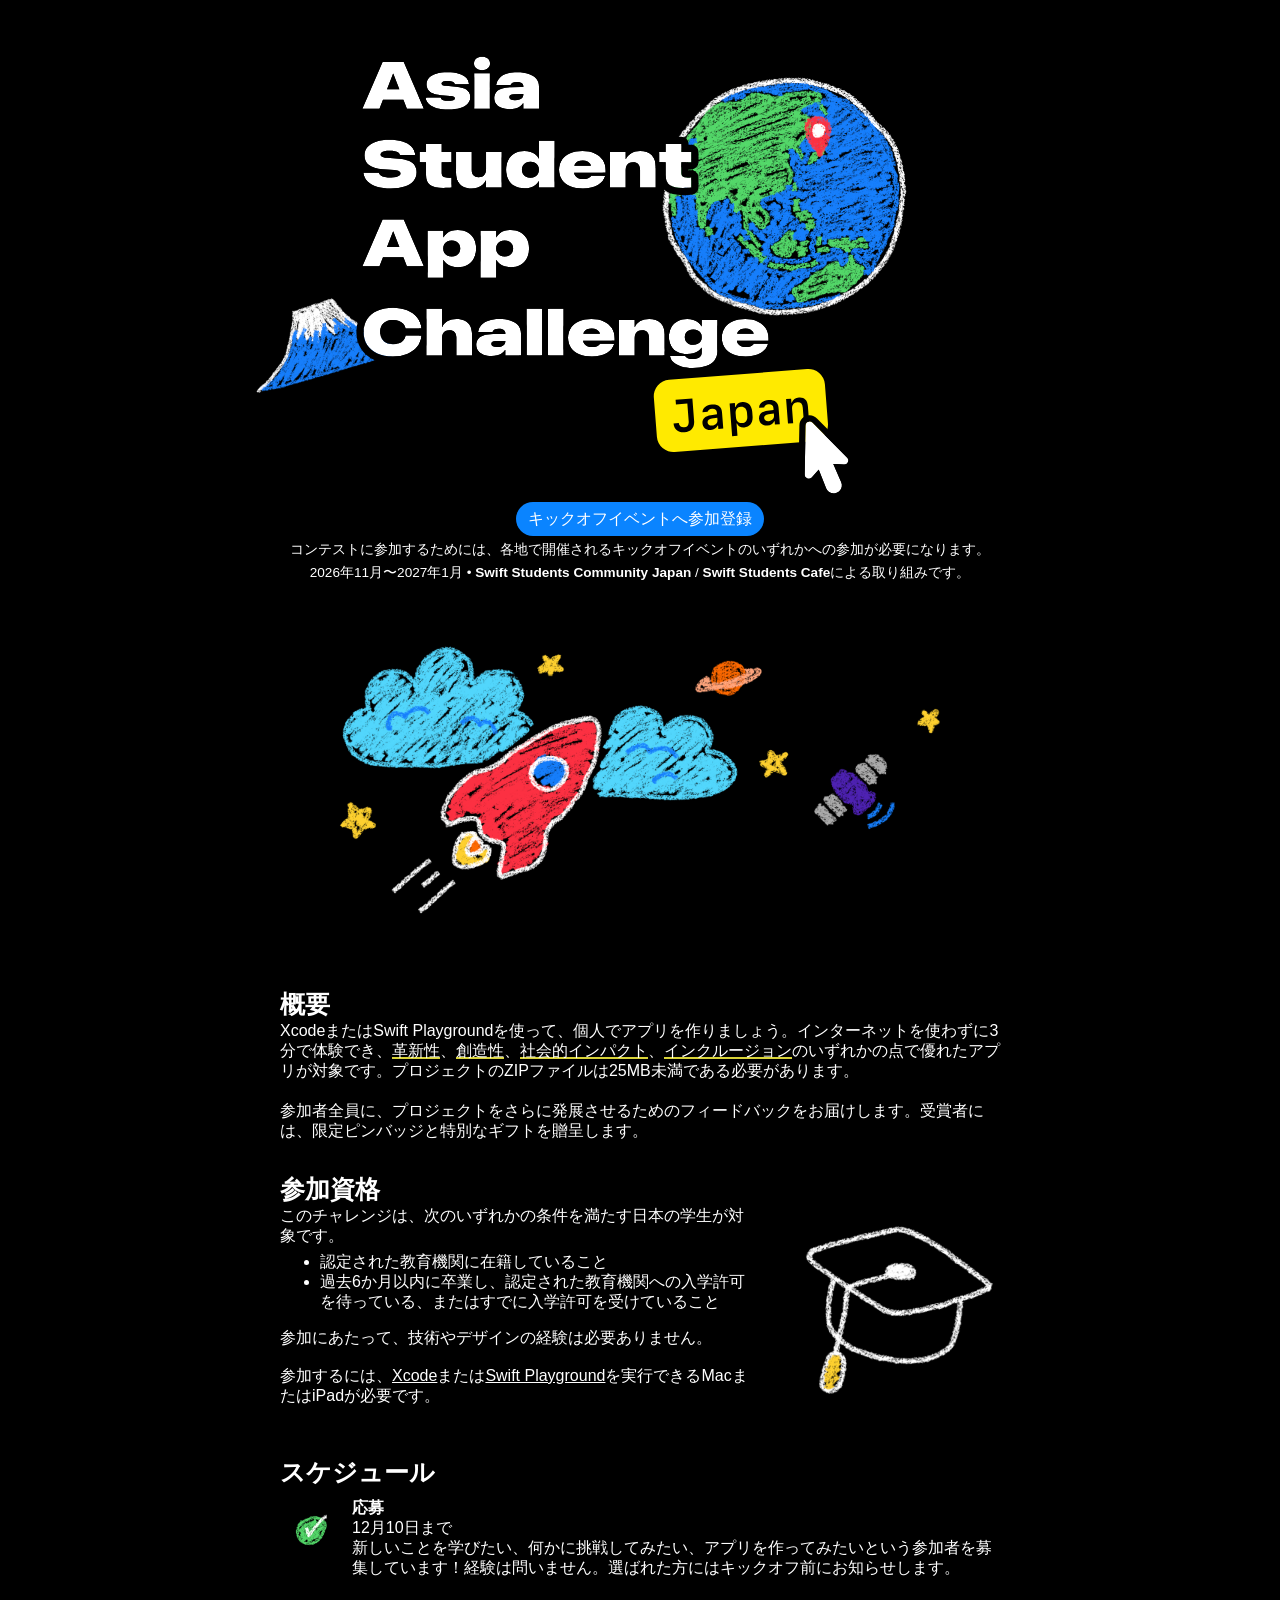
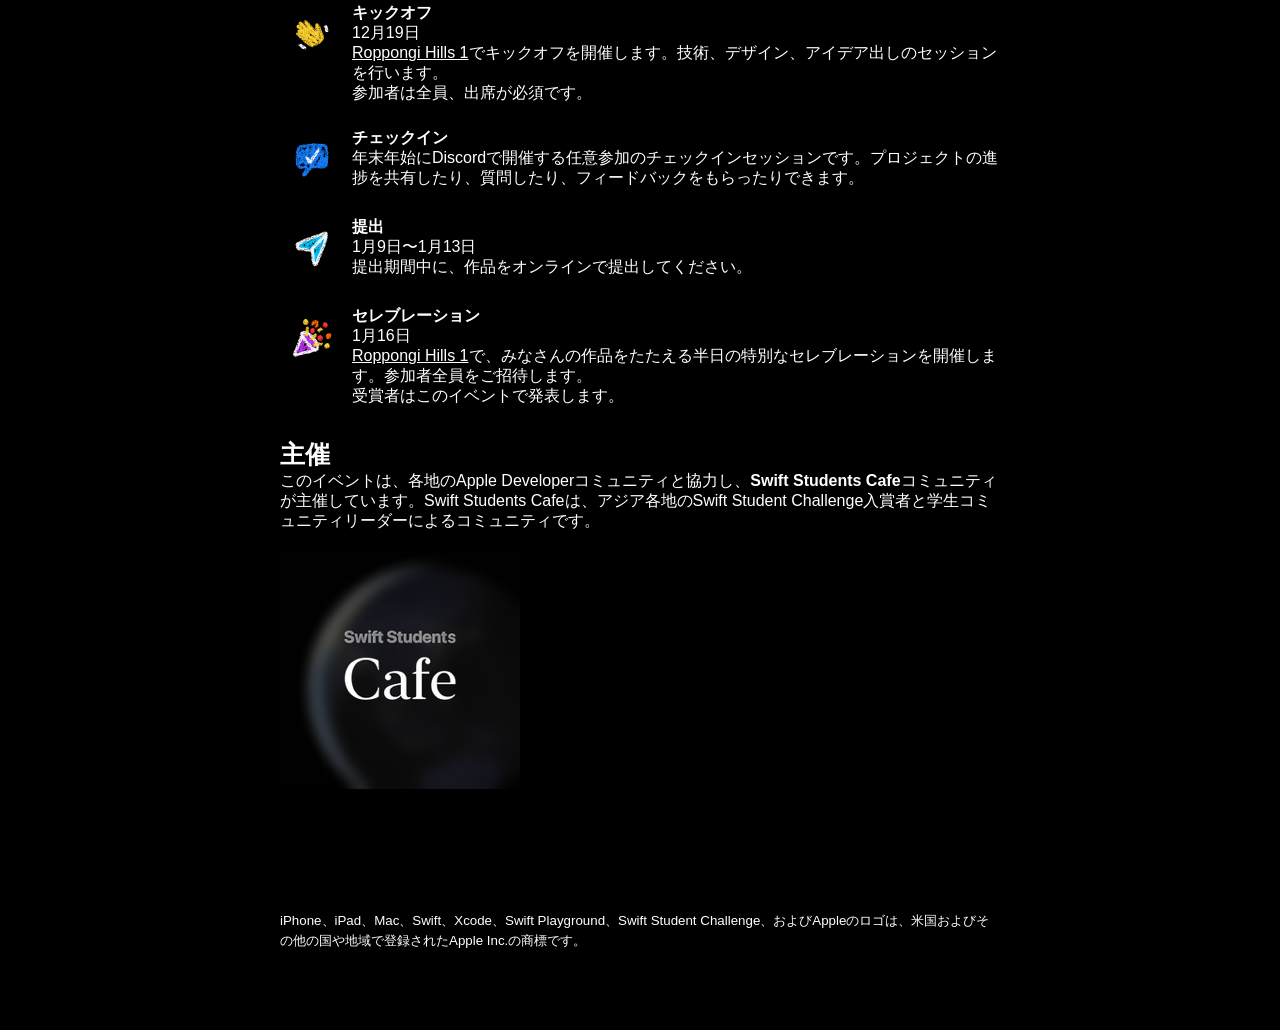
==== commit 2d805851: "feat: link jp register button to kickoff event on Luma Co-Authored-By: Claude Opus 5.5 <noreply@anth" ====
--- a/jp/index.html
+++ b/jp/index.html
@@ -10,13 +10,14 @@
 <body>
   <header class="hero">
     <div class="hero-title">
-      <img class="hero-accessory" src="../assets/jp.toriigate.png" alt="" aria-hidden="true">
+      <img class="hero-accessory" id="hero-accessory" src="../assets/jp.toriigate.png" alt="" aria-hidden="true">
       <img class="hero-globe" src="../assets/jp.globe.png" alt="" aria-hidden="true">
       <img class="hero-logo" src="../assets/jp.logo.svg" alt="Asia Student App Challenge（日本）">
 
     </div>
 
-    <a class="register" href="https://swiftin.sg/appchallenge">参加登録</a>
+    <a class="register register-wide" href="https://luma.com/h2tg9ubb">キックオフイベントへ参加登録</a>
+    <p class="register-note">コンテストに参加するためには、各地で開催されるキックオフイベントのいずれかへの参加が必要になります。</p>
     <p class="dates">2026年11月〜2027年1月 • <b>Swift Students Community Japan</b> / <b>Swift Students Cafe</b>による取り組みです。</p>
 
     <img src="../assets/ww.hero.rocket.png" width="100%" alt="" aria-hidden="true">
@@ -115,5 +116,7 @@
         <small>iPhone、iPad、Mac、Swift、Xcode、Swift Playground、Swift Student Challenge、およびAppleのロゴは、米国およびその他の国や地域で登録されたApple Inc.の商標です。</small>
     </main>
   </footer>
+  <script src="../shared.js"></script>
+  <script>randomizeHero(["jp.toriigate.png", "jp.mtfuji.png"])</script>
 </body>
 </html>
--- a/styles.css
+++ b/styles.css
@@ -110,6 +110,15 @@
   text-decoration: none;
 }
 
+.register-wide {
+  width: fit-content;
+}
+
+.register-note {
+  margin: 0 0 6px;
+  font-size: .85rem;
+}
+
 .register:focus-visible {
   outline: 3px solid #fff;
   outline-offset: 4px;
